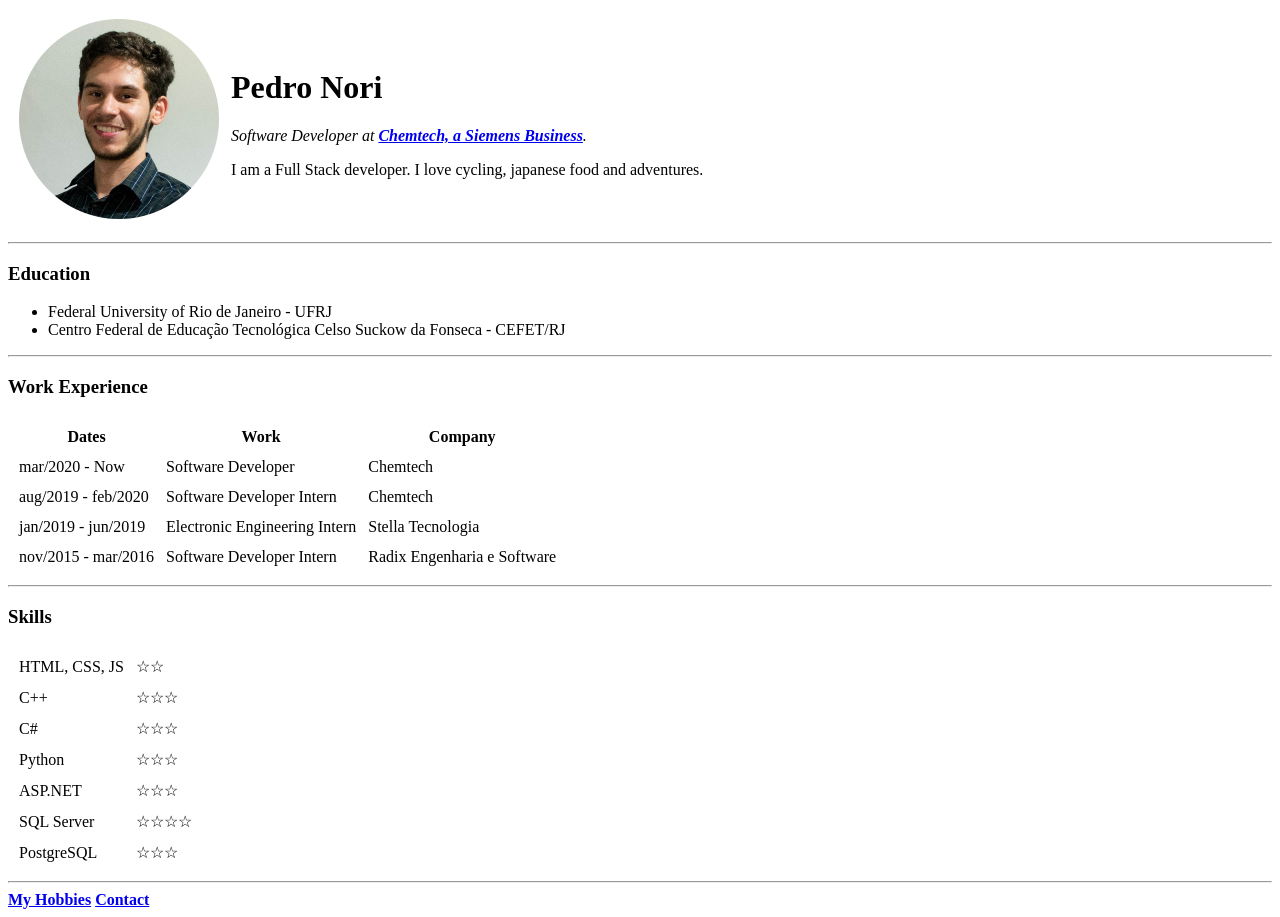
==== index.html @ a5ecc98d "Add files to initial version" ====
<!DOCTYPE html>
<html lang="en">

<head>
    <meta charset="UTF-8">
    <meta name="viewport" content="width=device-width, initial-scale=1.0">
    <title>Pedro's Personal Site</title>
</head>

<body>
    <table cellspacing="10">
        <tr>
            <td><img src="images/pedro personal picture.png" alt="pedro profile picture" height="200"></td>
            <td>
                <h1>Pedro Nori</h1>
                <p><em>Software Developer at <strong><a
                                href="https://www.linkedin.com/company/chemtech/mycompany/">Chemtech, a
                                Siemens Business</a></strong>.</em></p>
                <p>I am a Full Stack developer. I love cycling, japanese food and adventures.</p>
            </td>
        </tr>
    </table>
    <hr>
    <h3>Education</h3>
    <ul>
        <li>Federal University of Rio de Janeiro - UFRJ</li>
        <li>Centro Federal de Educação Tecnológica Celso Suckow da Fonseca - CEFET/RJ</li>
    </ul>
    <hr>
    <h3>Work Experience</h3>
    <table cellspacing="10">
        <thead>
            <tr>
                <th>Dates</th>
                <th>Work</th>
                <th>Company</th>
            </tr>
        </thead>
        <tbody>
            <tr>
                <td>mar/2020 - Now</td>
                <td>Software Developer</td>
                <td>Chemtech</td>
            </tr>
            <tr>
                <td>aug/2019 - feb/2020</td>
                <td>Software Developer Intern</td>
                <td>Chemtech</td>
            </tr>
            <tr>
                <td>jan/2019 - jun/2019</td>
                <td>Electronic Engineering Intern</td>
                <td>Stella Tecnologia</td>
            </tr>
            <tr>
                <td>nov/2015 - mar/2016</td>
                <td>Software Developer Intern</td>
                <td>Radix Engenharia e Software</td>
            </tr>
        </tbody>
        <tfoot>

        </tfoot>
    </table>
    <hr>
    <h3>Skills</h3>

    <table cellspacing="10">
        <tr>
            <td>HTML, CSS, JS</td>
            <td>&#9734&#9734</td>
        </tr>
        <tr>
            <td>C++</td>
            <td>&#9734&#9734&#9734</td>
        </tr>
        <tr>
            <td>C#</td>
            <td>&#9734&#9734&#9734</td>
        </tr>
        <tr>
            <td>Python</td>
            <td>&#9734&#9734&#9734</td>
        </tr>
        <tr>
            <td>ASP.NET</td>
            <td>&#9734&#9734&#9734</td>
        </tr>
        <tr>
            <td>SQL Server</td>
            <td>&#9734&#9734&#9734&#9734</td>
        </tr>
        <tr>
            <td>PostgreSQL</td>
            <td>&#9734&#9734&#9734</td>
        </tr>
    </table>

    <hr>
    <strong><a href="hobbies.html">My Hobbies</a></strong>
    <strong><a href="contact.html">Contact</a></strong>
</body>
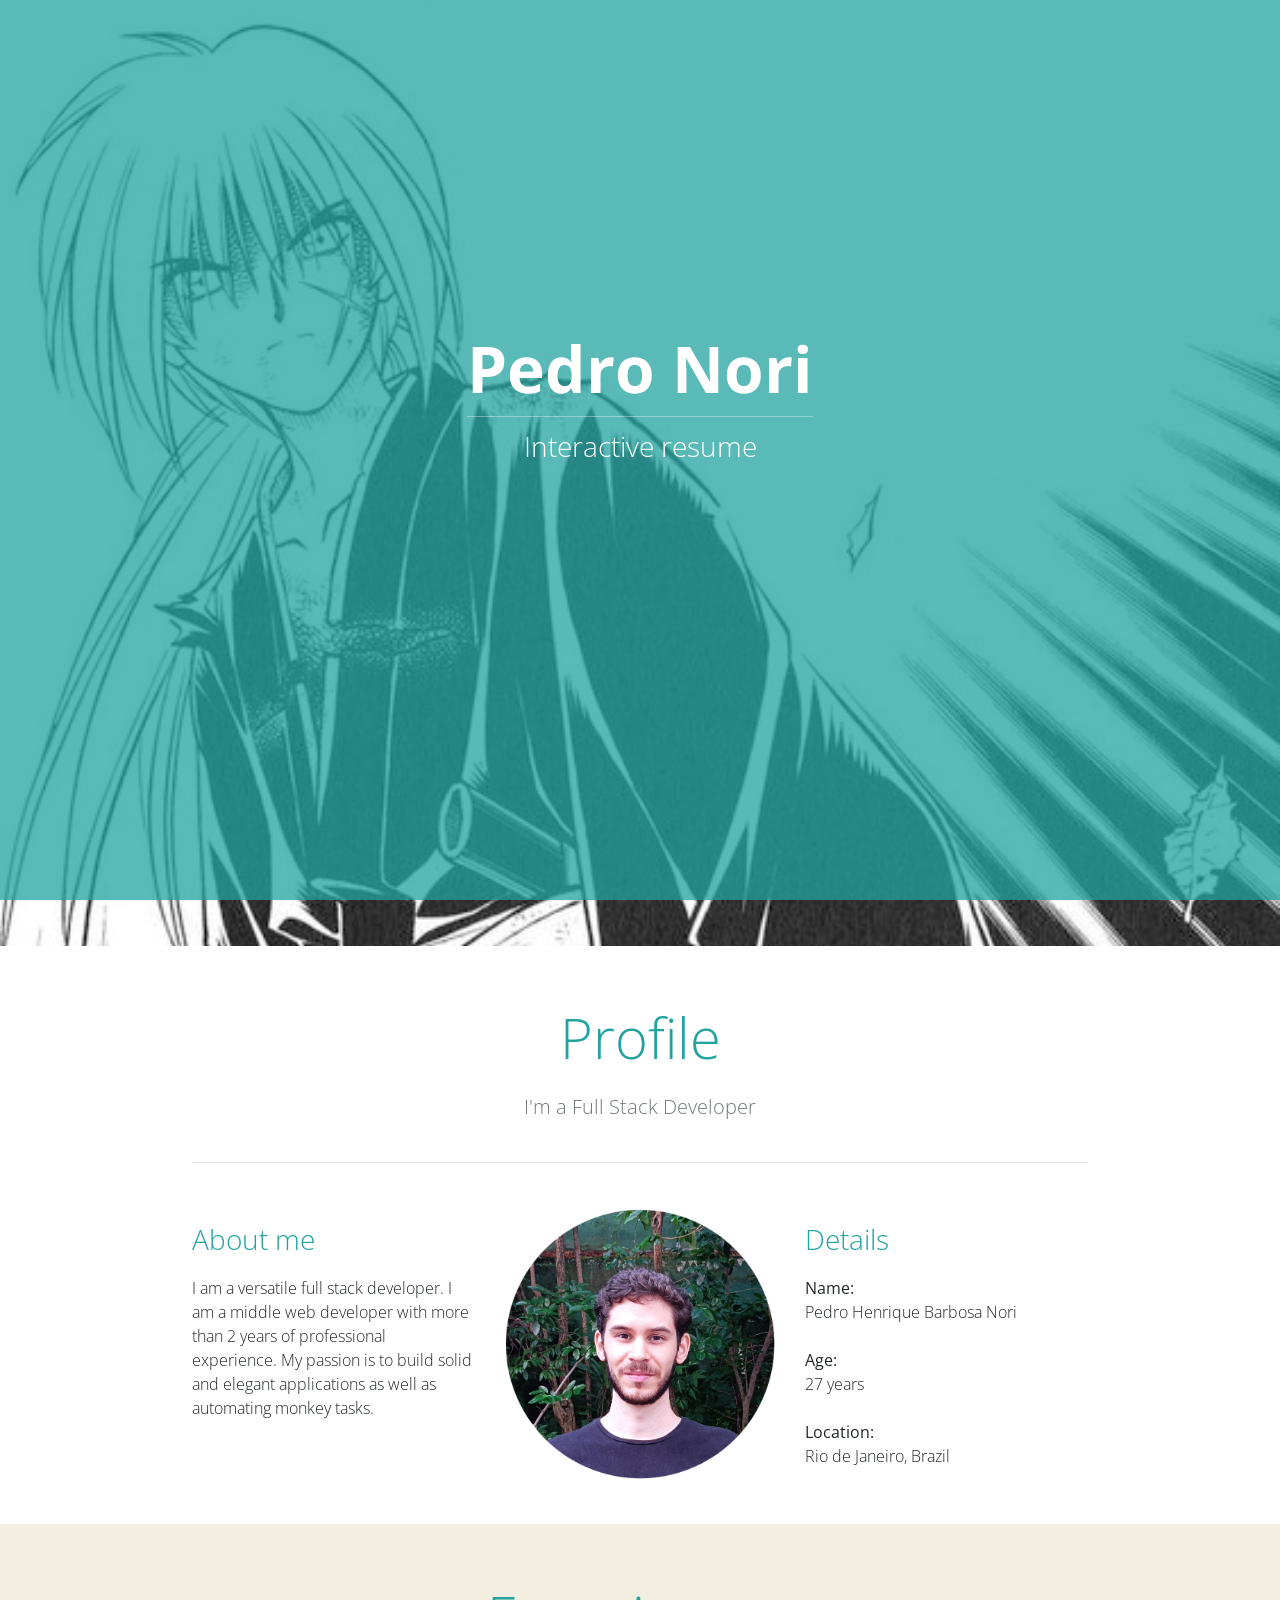
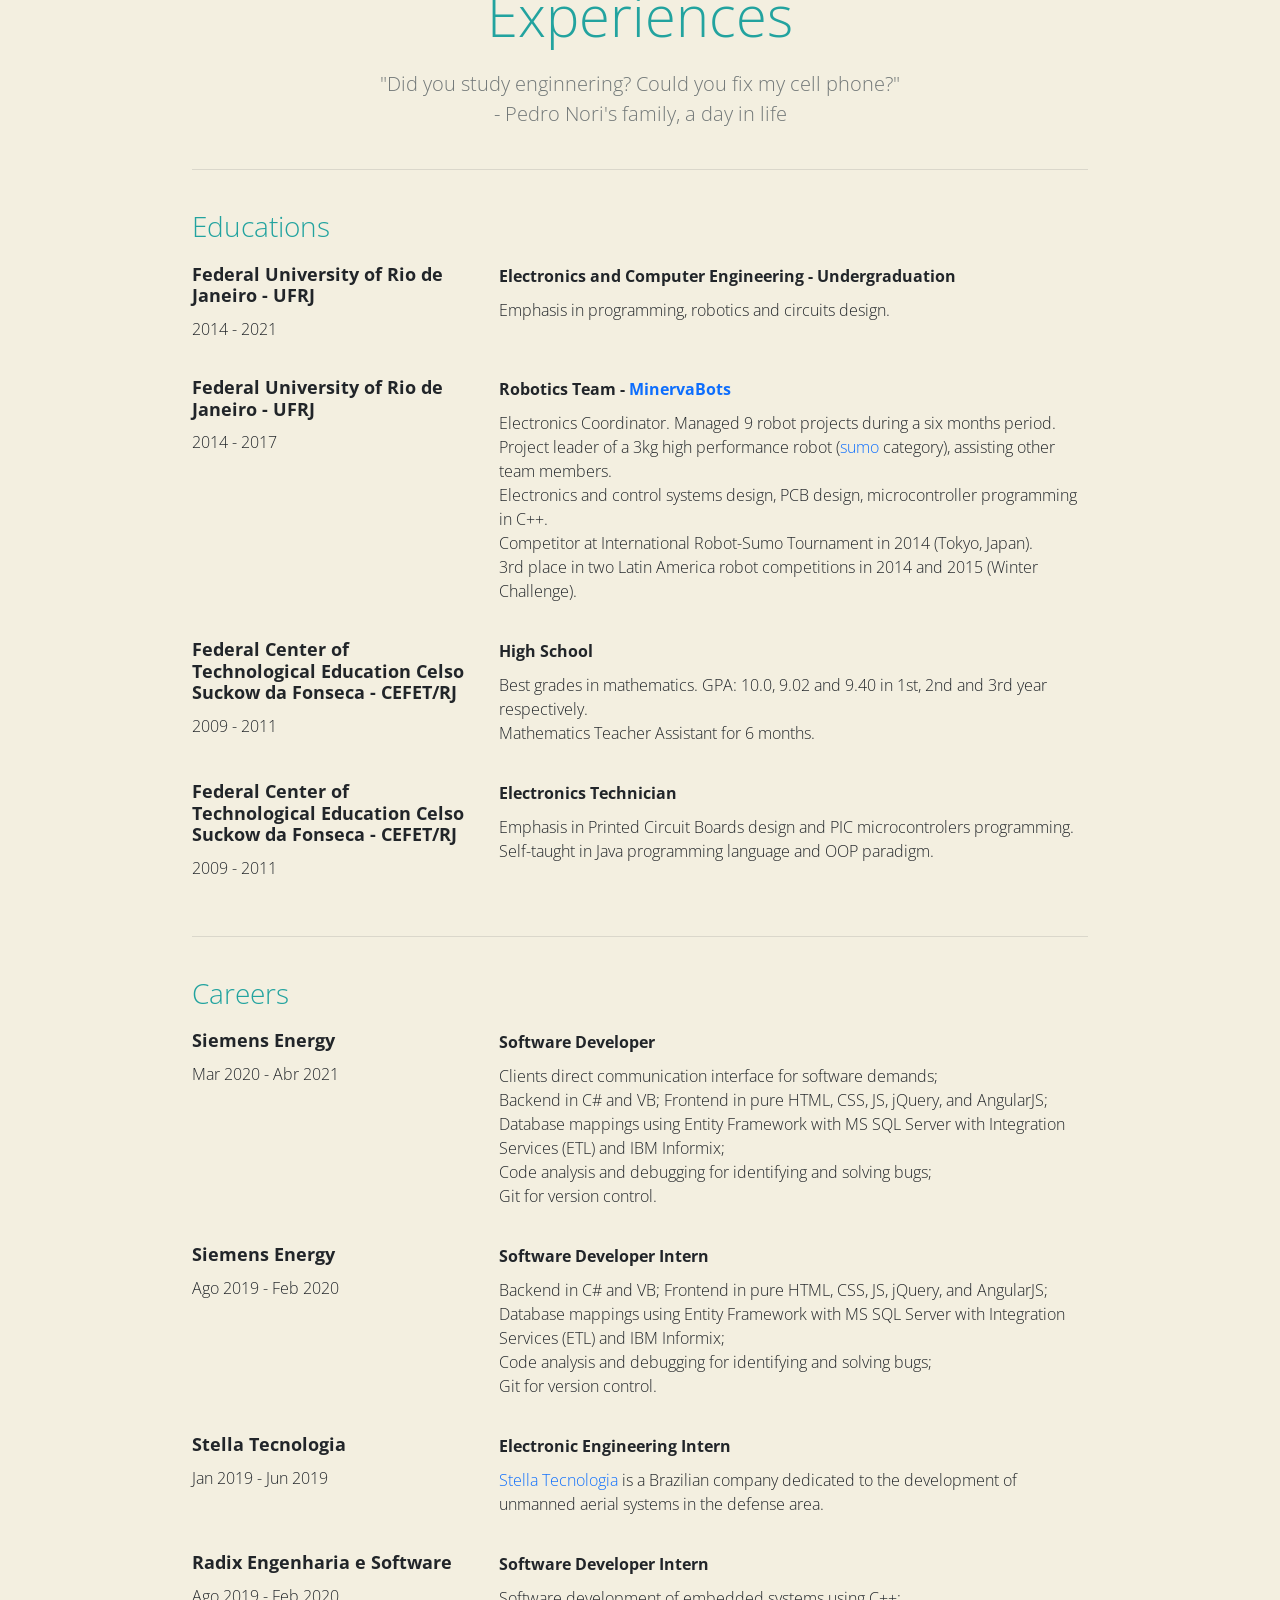
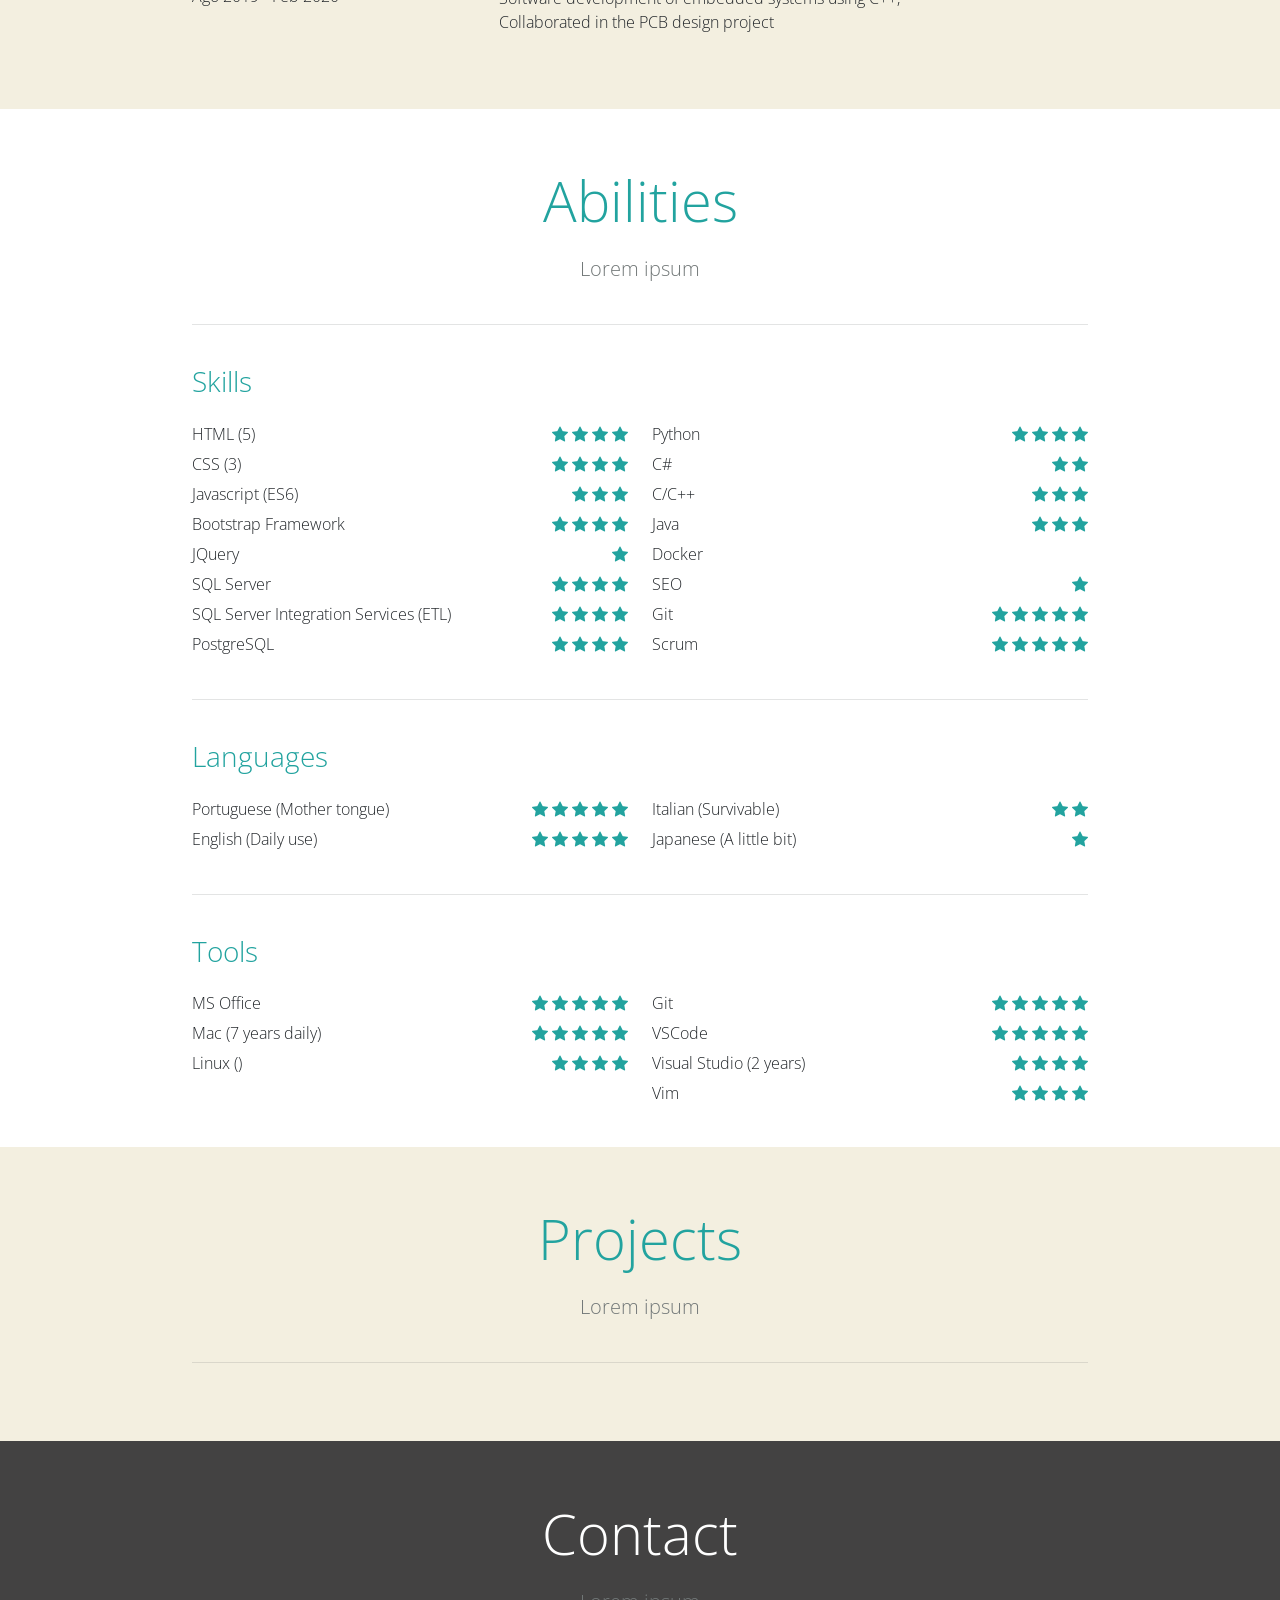
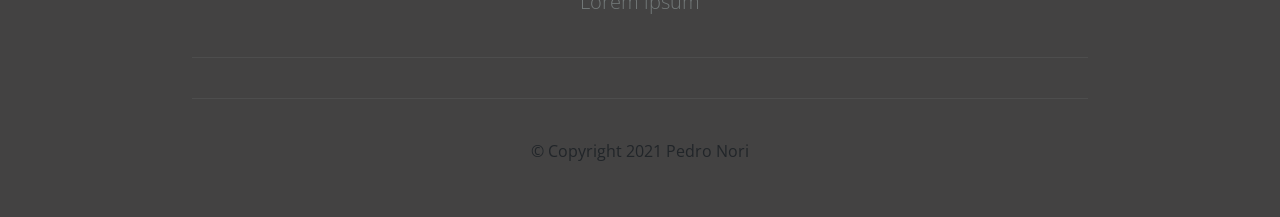
==== commit 6933a5c9: "Added initial version webpage." ====
--- a/index.html
+++ b/index.html
@@ -1,102 +1,543 @@
 <!DOCTYPE html>
 <html lang="en">
-
-<head>
-    <meta charset="UTF-8">
-    <meta name="viewport" content="width=device-width, initial-scale=1.0">
-    <title>Pedro's Personal Site</title>
-</head>
-
-<body>
-    <table cellspacing="10">
-        <tr>
-            <td><img src="images/pedro personal picture.png" alt="pedro profile picture" height="200"></td>
-            <td>
-                <h1>Pedro Nori</h1>
-                <p><em>Software Developer at <strong><a
-                                href="https://www.linkedin.com/company/chemtech/mycompany/">Chemtech, a
-                                Siemens Business</a></strong>.</em></p>
-                <p>I am a Full Stack developer. I love cycling, japanese food and adventures.</p>
-            </td>
-        </tr>
-    </table>
-    <hr>
-    <h3>Education</h3>
-    <ul>
-        <li>Federal University of Rio de Janeiro - UFRJ</li>
-        <li>Centro Federal de Educação Tecnológica Celso Suckow da Fonseca - CEFET/RJ</li>
-    </ul>
-    <hr>
-    <h3>Work Experience</h3>
-    <table cellspacing="10">
-        <thead>
-            <tr>
-                <th>Dates</th>
-                <th>Work</th>
-                <th>Company</th>
-            </tr>
-        </thead>
-        <tbody>
-            <tr>
-                <td>mar/2020 - Now</td>
-                <td>Software Developer</td>
-                <td>Chemtech</td>
-            </tr>
-            <tr>
-                <td>aug/2019 - feb/2020</td>
-                <td>Software Developer Intern</td>
-                <td>Chemtech</td>
-            </tr>
-            <tr>
-                <td>jan/2019 - jun/2019</td>
-                <td>Electronic Engineering Intern</td>
-                <td>Stella Tecnologia</td>
-            </tr>
-            <tr>
-                <td>nov/2015 - mar/2016</td>
-                <td>Software Developer Intern</td>
-                <td>Radix Engenharia e Software</td>
-            </tr>
-        </tbody>
-        <tfoot>
-
-        </tfoot>
-    </table>
-    <hr>
-    <h3>Skills</h3>
-
-    <table cellspacing="10">
-        <tr>
-            <td>HTML, CSS, JS</td>
-            <td>&#9734&#9734</td>
-        </tr>
-        <tr>
-            <td>C++</td>
-            <td>&#9734&#9734&#9734</td>
-        </tr>
-        <tr>
-            <td>C#</td>
-            <td>&#9734&#9734&#9734</td>
-        </tr>
-        <tr>
-            <td>Python</td>
-            <td>&#9734&#9734&#9734</td>
-        </tr>
-        <tr>
-            <td>ASP.NET</td>
-            <td>&#9734&#9734&#9734</td>
-        </tr>
-        <tr>
-            <td>SQL Server</td>
-            <td>&#9734&#9734&#9734&#9734</td>
-        </tr>
-        <tr>
-            <td>PostgreSQL</td>
-            <td>&#9734&#9734&#9734</td>
-        </tr>
-    </table>
-
-    <hr>
-    <strong><a href="hobbies.html">My Hobbies</a></strong>
-    <strong><a href="contact.html">Contact</a></strong>
-</body>+    <head>
+        <meta charset="UTF-8">
+        <meta http-equiv="X-UA-Compatible" content="IE=edge">
+        <meta name="viewport" content="width=device-width, initial-scale=1.0">
+        <meta name="author" content="Pedro Nori">
+        <meta name="description" content="I'm Pedro Nori, a webdeveloper.">
+        <meta name="keywords" content="Pedro Nori, Interactive Resume, Web developer, Interactive CV, Resume, CV">
+        <!-- <meta name="robots" content="index, follow">
+        <meta name="revisit-after" content="14 days"> -->
+
+        <title>Pedro Nori | Web Developer | Interactive Resume</title>
+
+        <link rel="shortcut icon" href="images/favicon.ico" type="image/x-icon">
+
+        <!-- Bootstrap 5.1 -->
+        <link href="https://cdn.jsdelivr.net/npm/bootstrap@5.1.3/dist/css/bootstrap.min.css" rel="stylesheet" integrity="sha384-1BmE4kWBq78iYhFldvKuhfTAU6auU8tT94WrHftjDbrCEXSU1oBoqyl2QvZ6jIW3" crossorigin="anonymous">
+        <script src="https://cdn.jsdelivr.net/npm/bootstrap@5.1.3/dist/js/bootstrap.bundle.min.js" integrity="sha384-ka7Sk0Gln4gmtz2MlQnikT1wXgYsOg+OMhuP+IlRH9sENBO0LRn5q+8nbTov4+1p" crossorigin="anonymous"></script>
+
+        <!-- Bootstrap Icons -->
+        <link rel="stylesheet" href="https://cdn.jsdelivr.net/npm/bootstrap-icons@1.7.0/font/bootstrap-icons.css">
+
+        <!-- Google Fonts -->
+        <link rel="preconnect" href="https://fonts.googleapis.com">
+        <link rel="preconnect" href="https://fonts.gstatic.com" crossorigin>
+        <link href="https://fonts.googleapis.com/css2?family=Montserrat:wght@400;700&family=Open+Sans:wght@300;400;700;800&display=swap" rel="stylesheet">
+
+        <link rel="stylesheet" href="css/styles.css">
+        <!-- <link rel="shortcut icon" href="images/favicon.ico" type="image/x-icon"> -->
+    </head>
+    <body>
+
+        <section id="title">
+
+            <div class="bg-image">
+                <div class="title-text">
+                    <h1 class="big-title">Pedro Nori</h1>
+                    <p class="big-paragraph">Interactive resume</p>
+                </div>
+                <div class="bg-image-overlay">
+                </div>
+            </div>
+
+        </section>
+
+        <section id="profile" class="white-section">
+
+            <div class="container-fluid">
+                <h2 class="section-heading">Profile</h2>
+                <p class="header-paragraph">I'm a Full Stack Developer</p>
+                <hr class="section-hr">
+
+                <div class="row">
+                    <div class="col-lg-4">
+                        <h3 class="section-subheading">About me</h3>
+                        <p class="subheading-desc">I am a versatile full stack developer. I am a middle web developer with more than 2 years of professional experience. My passion is to build solid and elegant applications as well as automating monkey tasks.</p>
+                    </div>
+                    <div class="col-lg-4">
+                        <img class="self-img" src="images/me.png" alt="pedro-nori">
+                    </div>
+                    <div class="col-lg-4">
+                        <h3 class="section-subheading">Details</h3>
+                        <p class="subheading-desc">
+                            <strong>Name:</strong>
+                            <br>
+                            Pedro Henrique Barbosa Nori
+                            <br><br>
+                            <strong>Age:</strong>
+                            <br>
+                            27 years
+                            <br><br>
+                            <strong>Location:</strong>
+                            <br>
+                            Rio de Janeiro, Brazil
+                        </p>
+                    </div>
+                </div>
+
+            </div>
+
+        </section>
+
+        <section id="experiences" class="colored-section">
+
+            <div class="container-fluid">
+                <h2 class="section-heading">Experiences</h2>
+                <p class="header-paragraph">
+                    "Did you study enginnering? Could you fix my cell phone?"
+                    <br>
+                    - Pedro Nori's family, a day in life
+                </p>
+                <hr class="section-hr">
+                <h3 class="section-subheading">Educations</h3>
+
+                <div class="experiences">
+                    <div class="experience row">
+                        <div class="col-lg-4">
+                            <h4 class="exp-place">Federal University of Rio de Janeiro - UFRJ</h4>
+                            <p class="exp-period">2014 - 2021</p>
+                        </div>
+                        <div class="col-lg-8">
+                            <p class="exp-job">Electronics and Computer Engineering - Undergraduation</p>
+                            <p class="exp-desc">
+                                Emphasis in programming, robotics and circuits design.
+                                <br>
+
+                            </p>
+                        </div>
+                    </div>
+                    <div class="experience row">
+                        <div class="col-lg-4">
+                            <h4 class="exp-place">Federal University of Rio de Janeiro - UFRJ</h4>
+                            <p class="exp-period">2014 - 2017</p>
+                        </div>
+                        <div class="col-lg-8">
+                            <p class="exp-job">Robotics Team - <a href="https://minervabots.poli.ufrj.br/">MinervaBots</a></p>
+                            <p class="exp-desc">
+                                Electronics Coordinator. Managed 9 robot projects during a six months period.
+                                <br>
+                                Project leader of a 3kg high performance robot (<a href="https://www.youtube.com/watch?v=mS-L2fpV1Is">sumo</a> category), assisting other team members.
+                                <br>
+                                Electronics and control systems design, PCB design, microcontroller programming in C++.
+                                <br>
+                                Competitor at International Robot-Sumo Tournament in 2014 (Tokyo, Japan).
+                                <br>
+                                3rd place in two Latin America robot competitions in 2014 and 2015 (Winter Challenge).
+                            </p>
+                        </div>
+                    </div>
+                    <div class="experience row">
+                        <div class="col-lg-4">
+                            <h4 class="exp-place">Federal Center of Technological Education Celso Suckow
+                                da Fonseca - CEFET/RJ</h4>
+                            <p class="exp-period">2009 - 2011</p>
+                        </div>
+                        <div class="col-lg-8">
+                            <p class="exp-job">High School</p>
+                            <p class="exp-desc">
+                                Best grades in mathematics. GPA: 10.0, 9.02 and 9.40 in 1st, 2nd and 3rd year respectively.
+                                <br>
+                                Mathematics Teacher Assistant for 6 months.
+                            </p>
+                        </div>
+                    </div>
+                    <div class="experience row">
+                        <div class="col-lg-4">
+                            <h4 class="exp-place">Federal Center of Technological Education Celso Suckow
+                                da Fonseca - CEFET/RJ</h4>
+                            <p class="exp-period">2009 - 2011</p>
+                        </div>
+                        <div class="col-lg-8">
+                            <p class="exp-job">Electronics Technician</p>
+                            <p class="exp-desc">
+                                Emphasis in Printed Circuit Boards design and PIC microcontrolers programming.
+                                <br>
+                                Self-taught in Java programming language and OOP paradigm.
+                            </p>
+                        </div>
+                    </div>
+                </div>
+
+                <hr class="section-hr">
+                <h3 class="section-subheading">Careers</h3>
+
+                <div class="experiences">
+                    <div class="experience row">
+                        <div class="col-lg-4">
+                            <h4 class="exp-place">Siemens Energy</h4>
+                            <p class="exp-period">Mar 2020 - Abr 2021</p>
+                        </div>
+                        <div class="col-lg-8">
+                            <p class="exp-job">Software Developer</p>
+                            <p class="exp-desc">
+                                Clients direct communication interface for software demands;
+                                <br>
+                                Backend in C# and VB; Frontend in pure HTML, CSS, JS, jQuery, and AngularJS;
+                                <br>
+                                Database mappings using Entity Framework with MS SQL Server with Integration Services (ETL) and IBM Informix;
+                                <br>
+                                Code analysis and debugging for identifying and solving bugs;
+                                <br>
+                                Git for version control.
+                            </p>
+                        </div>
+                    </div>
+                    <div class="experience row">
+                        <div class="col-lg-4">
+                            <h4 class="exp-place">Siemens Energy</h4>
+                            <p class="exp-period">Ago 2019 - Feb 2020</p>
+                        </div>
+                        <div class="col-lg-8">
+                            <p class="exp-job">Software Developer Intern</p>
+                            <p class="exp-desc">
+                                Backend in C# and VB; Frontend in pure HTML, CSS, JS, jQuery, and AngularJS;
+                                <br>
+                                Database mappings using Entity Framework with MS SQL Server with Integration
+                                Services (ETL) and IBM Informix;
+                                <br>
+                                Code analysis and debugging for identifying and solving bugs;
+                                <br>
+                                Git for version control.
+                            </p>
+                        </div>
+                    </div>
+                    <div class="experience row">
+                        <div class="col-lg-4">
+                            <h4 class="exp-place">Stella Tecnologia</h4>
+                            <p class="exp-period">Jan 2019 - Jun 2019</p>
+                        </div>
+                        <div class="col-lg-8">
+                            <p class="exp-job">Electronic Engineering Intern</p>
+                            <p class="exp-desc">
+                                <a href="http://www.stellatecnologia.com/" target="_blank">Stella Tecnologia</a> is a
+                                Brazilian company dedicated to the development of unmanned aerial
+                                systems in the defense area.
+                            </p>
+                        </div>
+                    </div>
+                    <div class="experience row">
+                        <div class="col-lg-4">
+                            <h4 class="exp-place">Radix Engenharia e Software</h4>
+                            <p class="exp-period">Ago 2019 - Feb 2020</p>
+                        </div>
+                        <div class="col-lg-8">
+                            <p class="exp-job">Software Developer Intern</p>
+                            <p class="exp-desc">
+                                Software development of embedded systems using C++;
+                                <br>
+                                Collaborated in the PCB design project
+                            </p>
+                        </div>
+                    </div>
+                </div>
+
+
+
+            </div>
+
+        </section>
+
+        <section id="abilities" class="white-section">
+
+            <div class="container-fluid">
+                <h2 class="section-heading">Abilities</h2>
+                <p class="header-paragraph">Lorem ipsum</p>
+                <hr class="section-hr">
+                <h3 class="section-subheading">Skills</h3>
+                <div class="row">
+                    <div class="col-lg-6">
+                        <ul class="no-bullet">
+                            <li>
+                                <span class="ability-title">HTML (5)</span>
+                                <span class="ability-score">
+                                    <i class="bi bi-star-fill star-icon"></i>
+                                    <i class="bi bi-star-fill star-icon"></i>
+                                    <i class="bi bi-star-fill star-icon"></i>
+                                    <i class="bi bi-star-fill star-icon"></i>
+                                </span>
+                            </li>
+                            <li>
+                                <span class="ability-title">CSS (3)</span>
+                                <span class="ability-score">
+                                    <i class="bi bi-star-fill star-icon"></i>
+                                    <i class="bi bi-star-fill star-icon"></i>
+                                    <i class="bi bi-star-fill star-icon"></i>
+                                    <i class="bi bi-star-fill star-icon"></i>
+                                </span>
+                            </li>
+                            <li>
+                                <span class="ability-title">Javascript (ES6)</span>
+                                <span class="ability-score">
+                                    <i class="bi bi-star-fill star-icon"></i>
+                                    <i class="bi bi-star-fill star-icon"></i>
+                                    <i class="bi bi-star-fill star-icon"></i>
+                                </span>
+                            </li>
+                            <li>
+                                <span class="ability-title">Bootstrap Framework</span>
+                                <span class="ability-score">
+                                    <i class="bi bi-star-fill star-icon"></i>
+                                    <i class="bi bi-star-fill star-icon"></i>
+                                    <i class="bi bi-star-fill star-icon"></i>
+                                    <i class="bi bi-star-fill star-icon"></i>
+                                </span>
+                            </li>
+                            <li>
+                                <span class="ability-title">JQuery</span>
+                                <span class="ability-score">
+                                    <i class="bi bi-star-fill star-icon"></i>
+                                </span>
+                            </li>
+                            <li>
+                                <span class="ability-title">SQL Server</span>
+                                <span class="ability-score">
+                                    <i class="bi bi-star-fill star-icon"></i>
+                                    <i class="bi bi-star-fill star-icon"></i>
+                                    <i class="bi bi-star-fill star-icon"></i>
+                                    <i class="bi bi-star-fill star-icon"></i>
+                                </span>
+                            </li>
+                            <li>
+                                <span class="ability-title">SQL Server Integration Services (ETL)</span>
+                                <span class="ability-score">
+                                    <i class="bi bi-star-fill star-icon"></i>
+                                    <i class="bi bi-star-fill star-icon"></i>
+                                    <i class="bi bi-star-fill star-icon"></i>
+                                    <i class="bi bi-star-fill star-icon"></i>
+                                </span>
+                            </li>
+                            <li>
+                                <span class="ability-title">PostgreSQL</span>
+                                <span class="ability-score">
+                                    <i class="bi bi-star-fill star-icon"></i>
+                                    <i class="bi bi-star-fill star-icon"></i>
+                                    <i class="bi bi-star-fill star-icon"></i>
+                                    <i class="bi bi-star-fill star-icon"></i>
+                                </span>
+                            </li>
+                        </ul>
+                    </div>
+                    <div class="col-lg-6">
+                        <ul class="no-bullet">
+                            <li>
+                                <span class="ability-title">Python</span>
+                                <span class="ability-score">
+                                    <i class="bi bi-star-fill star-icon"></i>
+                                    <i class="bi bi-star-fill star-icon"></i>
+                                    <i class="bi bi-star-fill star-icon"></i>
+                                    <i class="bi bi-star-fill star-icon"></i>
+                                </span>
+                            </li>
+                            <li>
+                                <span class="ability-title">C#</span>
+                                <span class="ability-score">
+                                    <i class="bi bi-star-fill star-icon"></i>
+                                    <i class="bi bi-star-fill star-icon"></i>
+                                </span>
+                            </li>
+                            <li>
+                                <span class="ability-title">C/C++</span>
+                                <span class="ability-score">
+                                    <i class="bi bi-star-fill star-icon"></i>
+                                    <i class="bi bi-star-fill star-icon"></i>
+                                    <i class="bi bi-star-fill star-icon"></i>
+                                </span>
+                            </li>
+                            <li>
+                                <span class="ability-title">Java</span>
+                                <span class="ability-score">
+                                    <i class="bi bi-star-fill star-icon"></i>
+                                    <i class="bi bi-star-fill star-icon"></i>
+                                    <i class="bi bi-star-fill star-icon"></i>
+                                </span>
+                            </li>
+                            <li>
+                                <span class="ability-title">Docker</span>
+                                <span class="ability-score">
+                                </span>
+                            </li>
+                            <li>
+                                <span class="ability-title">SEO</span>
+                                <span class="ability-score">
+                                    <i class="bi bi-star-fill star-icon"></i>
+                                </span>
+                            </li>
+                            <li>
+                                <span class="ability-title">Git</span>
+                                <span class="ability-score">
+                                    <i class="bi bi-star-fill star-icon"></i>
+                                    <i class="bi bi-star-fill star-icon"></i>
+                                    <i class="bi bi-star-fill star-icon"></i>
+                                    <i class="bi bi-star-fill star-icon"></i>
+                                    <i class="bi bi-star-fill star-icon"></i>
+                                </span>
+                            </li>
+                            <li>
+                                <span class="ability-title">Scrum</span>
+                                <span class="ability-score">
+                                    <i class="bi bi-star-fill star-icon"></i>
+                                    <i class="bi bi-star-fill star-icon"></i>
+                                    <i class="bi bi-star-fill star-icon"></i>
+                                    <i class="bi bi-star-fill star-icon"></i>
+                                    <i class="bi bi-star-fill star-icon"></i>
+                                </span>
+                            </li>
+                        </ul>
+                    </div>
+                </div>
+                <hr class="section-hr">
+                <h3 class="section-subheading">Languages</h3>
+                <div class="row">
+                    <div class="col-lg-6">
+                        <ul class="no-bullet">
+                            <li>
+                                <span class="ability-title">Portuguese (Mother tongue)</span>
+                                <span class="ability-score">
+                                    <i class="bi bi-star-fill star-icon"></i>
+                                    <i class="bi bi-star-fill star-icon"></i>
+                                    <i class="bi bi-star-fill star-icon"></i>
+                                    <i class="bi bi-star-fill star-icon"></i>
+                                    <i class="bi bi-star-fill star-icon"></i>
+                                </span>
+                            </li>
+                            <li>
+                                <span class="ability-title">English (Daily use)</span>
+                                <span class="ability-score">
+                                    <i class="bi bi-star-fill star-icon"></i>
+                                    <i class="bi bi-star-fill star-icon"></i>
+                                    <i class="bi bi-star-fill star-icon"></i>
+                                    <i class="bi bi-star-fill star-icon"></i>
+                                    <i class="bi bi-star-fill star-icon"></i>
+                                </span>
+                            </li>
+                        </ul>
+                    </div>
+                    <div class="col-lg-6">
+                        <ul class="no-bullet">
+                            <li>
+                                <span class="ability-title">Italian (Survivable)</span>
+                                <span class="ability-score">
+                                    <i class="bi bi-star-fill star-icon"></i>
+                                    <i class="bi bi-star-fill star-icon"></i>
+                                </span>
+                            </li>
+                            <li>
+                                <span class="ability-title">Japanese (A little bit)</span>
+                                <span class="ability-score">
+                                    <i class="bi bi-star-fill star-icon"></i>
+                                </span>
+                            </li>
+                        </ul>
+                    </div>
+                </div>
+                <hr class="section-hr">
+                <h3 class="section-subheading">Tools</h3>
+                <div class="row">
+                    <div class="col-lg-6">
+                        <ul class="no-bullet">
+                            <li>
+                                <span class="ability-title">MS Office</span>
+                                <span class="ability-score">
+                                    <i class="bi bi-star-fill star-icon"></i>
+                                    <i class="bi bi-star-fill star-icon"></i>
+                                    <i class="bi bi-star-fill star-icon"></i>
+                                    <i class="bi bi-star-fill star-icon"></i>
+                                    <i class="bi bi-star-fill star-icon"></i>
+                                </span>
+                            </li>
+                            <li>
+                                <span class="ability-title">Mac (7 years daily)</span>
+                                <span class="ability-score">
+                                    <i class="bi bi-star-fill star-icon"></i>
+                                    <i class="bi bi-star-fill star-icon"></i>
+                                    <i class="bi bi-star-fill star-icon"></i>
+                                    <i class="bi bi-star-fill star-icon"></i>
+                                    <i class="bi bi-star-fill star-icon"></i>
+                                </span>
+                            </li>
+                            <li>
+                                <span class="ability-title">Linux ()</span>
+                                <span class="ability-score">
+                                    <i class="bi bi-star-fill star-icon"></i>
+                                    <i class="bi bi-star-fill star-icon"></i>
+                                    <i class="bi bi-star-fill star-icon"></i>
+                                    <i class="bi bi-star-fill star-icon"></i>
+                                </span>
+                            </li>
+                        </ul>
+                    </div>
+                    <div class="col-lg-6">
+                        <ul class="no-bullet">
+                            <li>
+                                <span class="ability-title">Git</span>
+                                <span class="ability-score">
+                                    <i class="bi bi-star-fill star-icon"></i>
+                                    <i class="bi bi-star-fill star-icon"></i>
+                                    <i class="bi bi-star-fill star-icon"></i>
+                                    <i class="bi bi-star-fill star-icon"></i>
+                                    <i class="bi bi-star-fill star-icon"></i>
+                                </span>
+                            </li>
+                            <li>
+                                <span class="ability-title">VSCode</span>
+                                <span class="ability-score">
+                                    <i class="bi bi-star-fill star-icon"></i>
+                                    <i class="bi bi-star-fill star-icon"></i>
+                                    <i class="bi bi-star-fill star-icon"></i>
+                                    <i class="bi bi-star-fill star-icon"></i>
+                                    <i class="bi bi-star-fill star-icon"></i>
+                                </span>
+                            </li>
+                            <li>
+                                <span class="ability-title">Visual Studio (2 years)</span>
+                                <span class="ability-score">
+                                    <i class="bi bi-star-fill star-icon"></i>
+                                    <i class="bi bi-star-fill star-icon"></i>
+                                    <i class="bi bi-star-fill star-icon"></i>
+                                    <i class="bi bi-star-fill star-icon"></i>
+                                </span>
+                            </li>
+                            <li>
+                                <span class="ability-title">Vim</span>
+                                <span class="ability-score">
+                                    <i class="bi bi-star-fill star-icon"></i>
+                                    <i class="bi bi-star-fill star-icon"></i>
+                                    <i class="bi bi-star-fill star-icon"></i>
+                                    <i class="bi bi-star-fill star-icon"></i>
+                                </span>
+                            </li>
+                        </ul>
+                    </div>
+                </div>
+
+            </div>
+        </div>
+
+        </section>
+
+        <section id="projects" class="colored-section">
+
+            <div class="container-fluid">
+                <h2 class="section-heading">Projects</h2>
+                <p class="header-paragraph">Lorem ipsum</p>
+                <hr class="section-hr">
+            </div>
+
+        </section>
+
+        <footer id="footer">
+
+            <div class="container-fluid">
+                <h2 class="section-heading">Contact</h2>
+                <p class="header-paragraph">Lorem ipsum</p>
+                <hr class="section-hr">
+                <!-- Social media links here -->
+                <hr class="section-hr">
+                <p>© Copyright 2021 Pedro Nori</p>
+            </div>
+
+        </footer>
+    </body>
+</html>
--- a/css/styles.css
+++ b/css/styles.css
@@ -0,0 +1,201 @@
+
+body {
+    background-color: #FFFFFF;
+    text-align: center;
+    margin: 0;
+}
+
+h1, h2, h3, h4, h5, h6 {
+    font-family: "Open Sans", "Montserrat", sans-serif;
+}
+
+a {
+    text-decoration: none;
+}
+
+p {
+    font-family: "Open Sans", "Montserrat", sans-serif;
+}
+
+ul, ol {
+    font-family: "Open Sans", "Montserrat", sans-serif;
+}
+
+li {
+    padding: 3px 0;
+}
+
+.header-paragraph {
+    font-size: 1.25rem;
+    color: #727878;
+    font-weight: 300;
+    line-height: 1.5;
+}
+
+.subheading-desc {
+    text-align: left;
+    font-weight: 300;
+}
+
+/* Sections */
+
+.colored-section {
+    background-color: #F3EFE0;
+}
+
+.white-section {
+    background-color: #FFFFFF;
+    margin: 0;
+}
+
+.section-heading {
+    color: #22A39F;
+    font-size: 3.5rem;
+    font-weight: 300;
+    margin: 1.25rem 0;
+}
+
+.section-subheading {
+    color: #22A39F;
+    text-align: left;
+    font-weight: 300;
+    margin: 1.25rem 0;
+}
+
+.section-hr {
+    margin: 2.5rem 0;
+    border: solid none none none;
+    border-color: #727878;
+    border-top-width: 1px;
+    opacity: 0.2;
+}
+
+/* Containers */
+
+.container-fluid {
+    padding: 3% 15%;
+}
+
+/* Title Section */
+
+.bg-image {
+    height: 946px;
+    /* height: 69rem; */
+    background-image: url("../images/kenshin.jpeg");
+    background-repeat: no-repeat;
+    background-size: cover;
+    background-position: center top;
+    background-attachment: fixed;
+}
+
+.bg-image-overlay {
+    background-color: #22A39F;
+    position: absolute;
+    top: 0;
+    opacity: 0.75;
+    height: 100%;
+    width: 100%;
+    z-index: 1;
+}
+
+.title-text {
+    position: relative;
+    /* position: absolute; */
+    top: 35%;
+    text-align: center;
+    z-index: 2;
+}
+
+.big-title {
+    border-bottom-style: solid;
+    border-bottom-width: 1px;
+    border-color: rgba(255,255,255,0.35);
+    display: inline-block;
+    color: #FFFFFF;
+    font-size: 4rem;
+    font-weight: 700;
+    margin-bottom: 0.5rem;
+    padding-bottom: 0.5rem;
+}
+
+.big-paragraph {
+    font-size: 1.75rem;
+    color: #FFFFFF;
+    font-weight: 300;
+}
+
+/* Profile Section */
+
+.self-img {
+    border-radius: 50%;
+    width: 100%;
+}
+
+/* Experiences Section */
+
+.experience {
+    margin-bottom: 1.25rem;
+}
+
+.exp-place {
+    font-size: 1.125rem;
+    font-weight: 700;
+    text-align: left;
+    margin: 0 0 0.625rem 0;
+}
+
+.exp-period {
+    text-align: left;
+    font-size: 1rem;
+    font-weight: 300;
+}
+
+.exp-job {
+    text-align: left;
+    font-size: 1rem;
+    font-weight: 700;
+    margin: 0 0 0.625rem 0;
+}
+
+.exp-desc {
+    text-align: left;
+    font-size: 1rem;
+    font-weight: 300;
+}
+
+/* Abilities Section */
+
+.no-bullet {
+    list-style-type: none;
+    margin: 0;
+    padding: 0;
+    text-align: left;
+}
+
+.ability-title {
+    text-align: left;
+    font-size: 1rem;
+    font-weight: 300;
+}
+
+.ability-score {
+    float: right;
+}
+
+.star-icon {
+    color: #22A39F;
+}
+
+/* Contact Section */
+
+#footer {
+    background-color: #434242;
+}
+
+#footer .section-heading {
+    color: #FFFFFF;
+}
+
+#footer .header-paragraph {
+    color: #727878;
+}
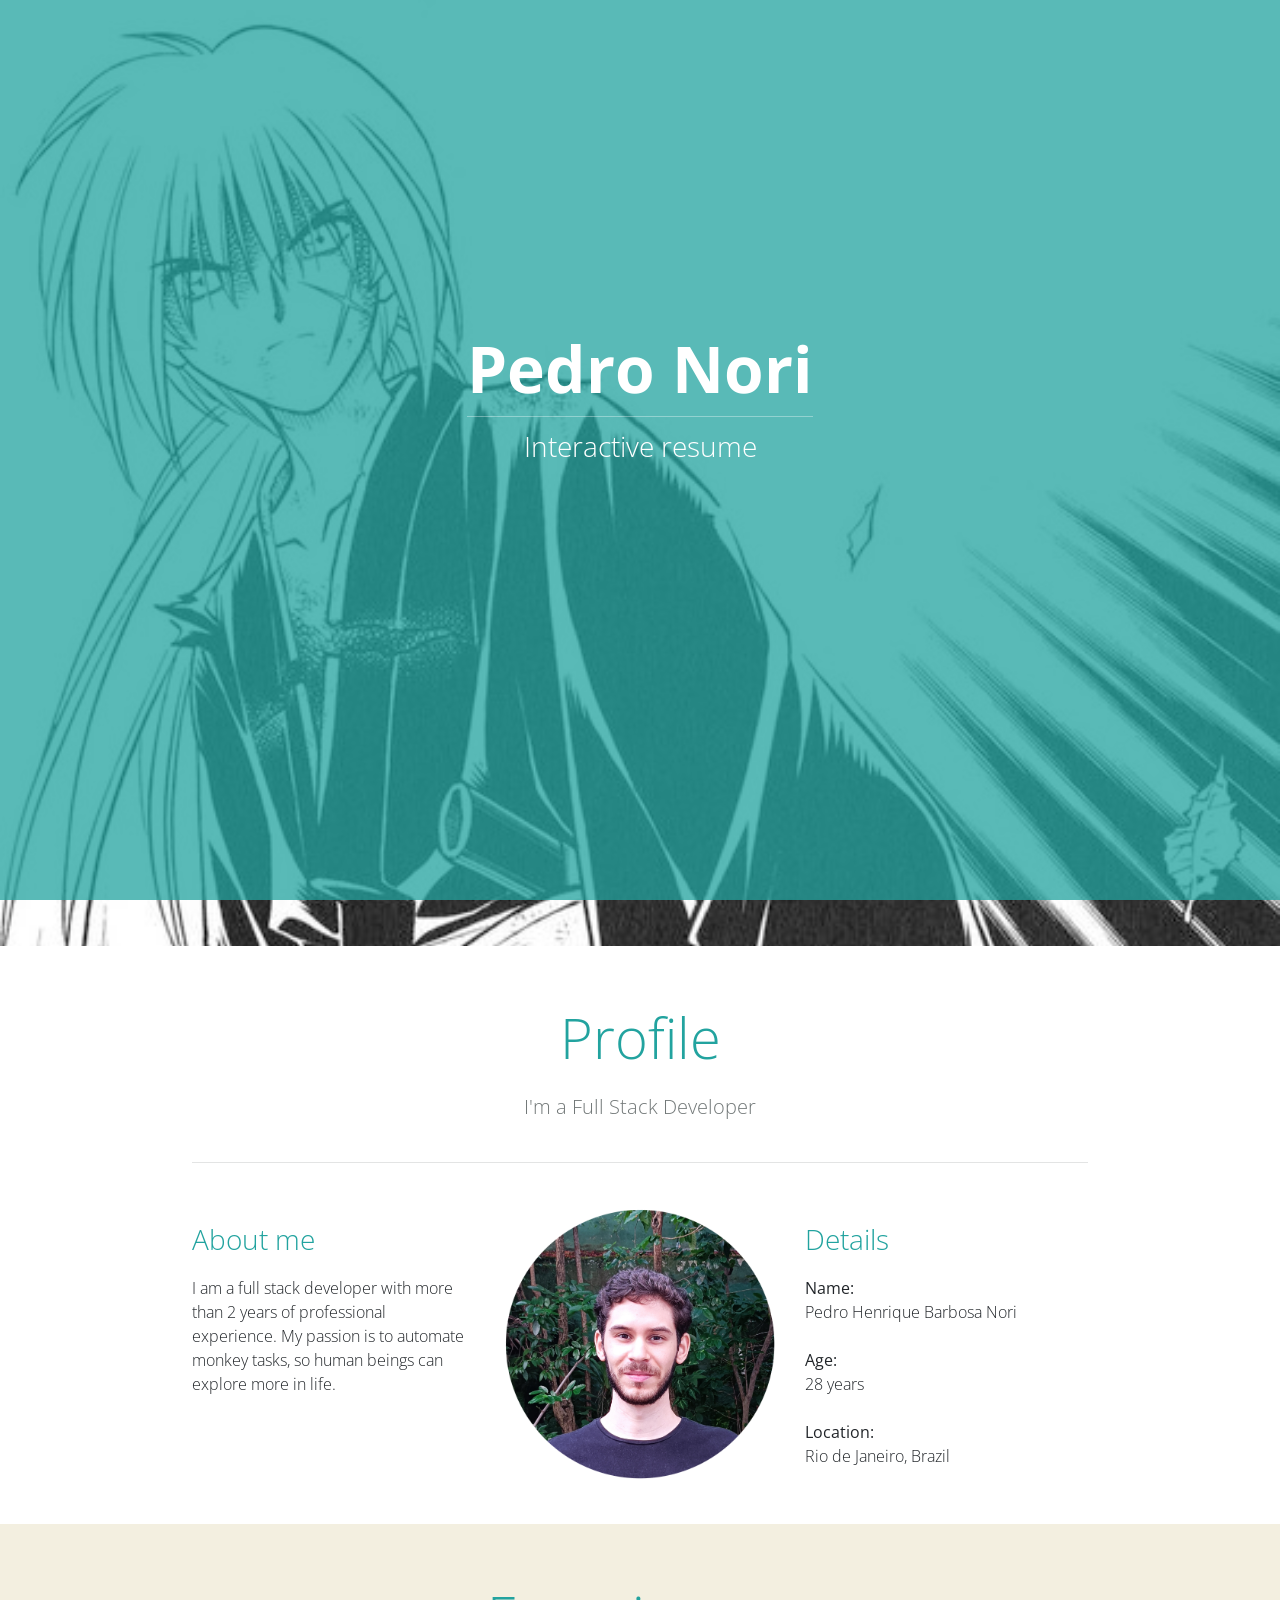
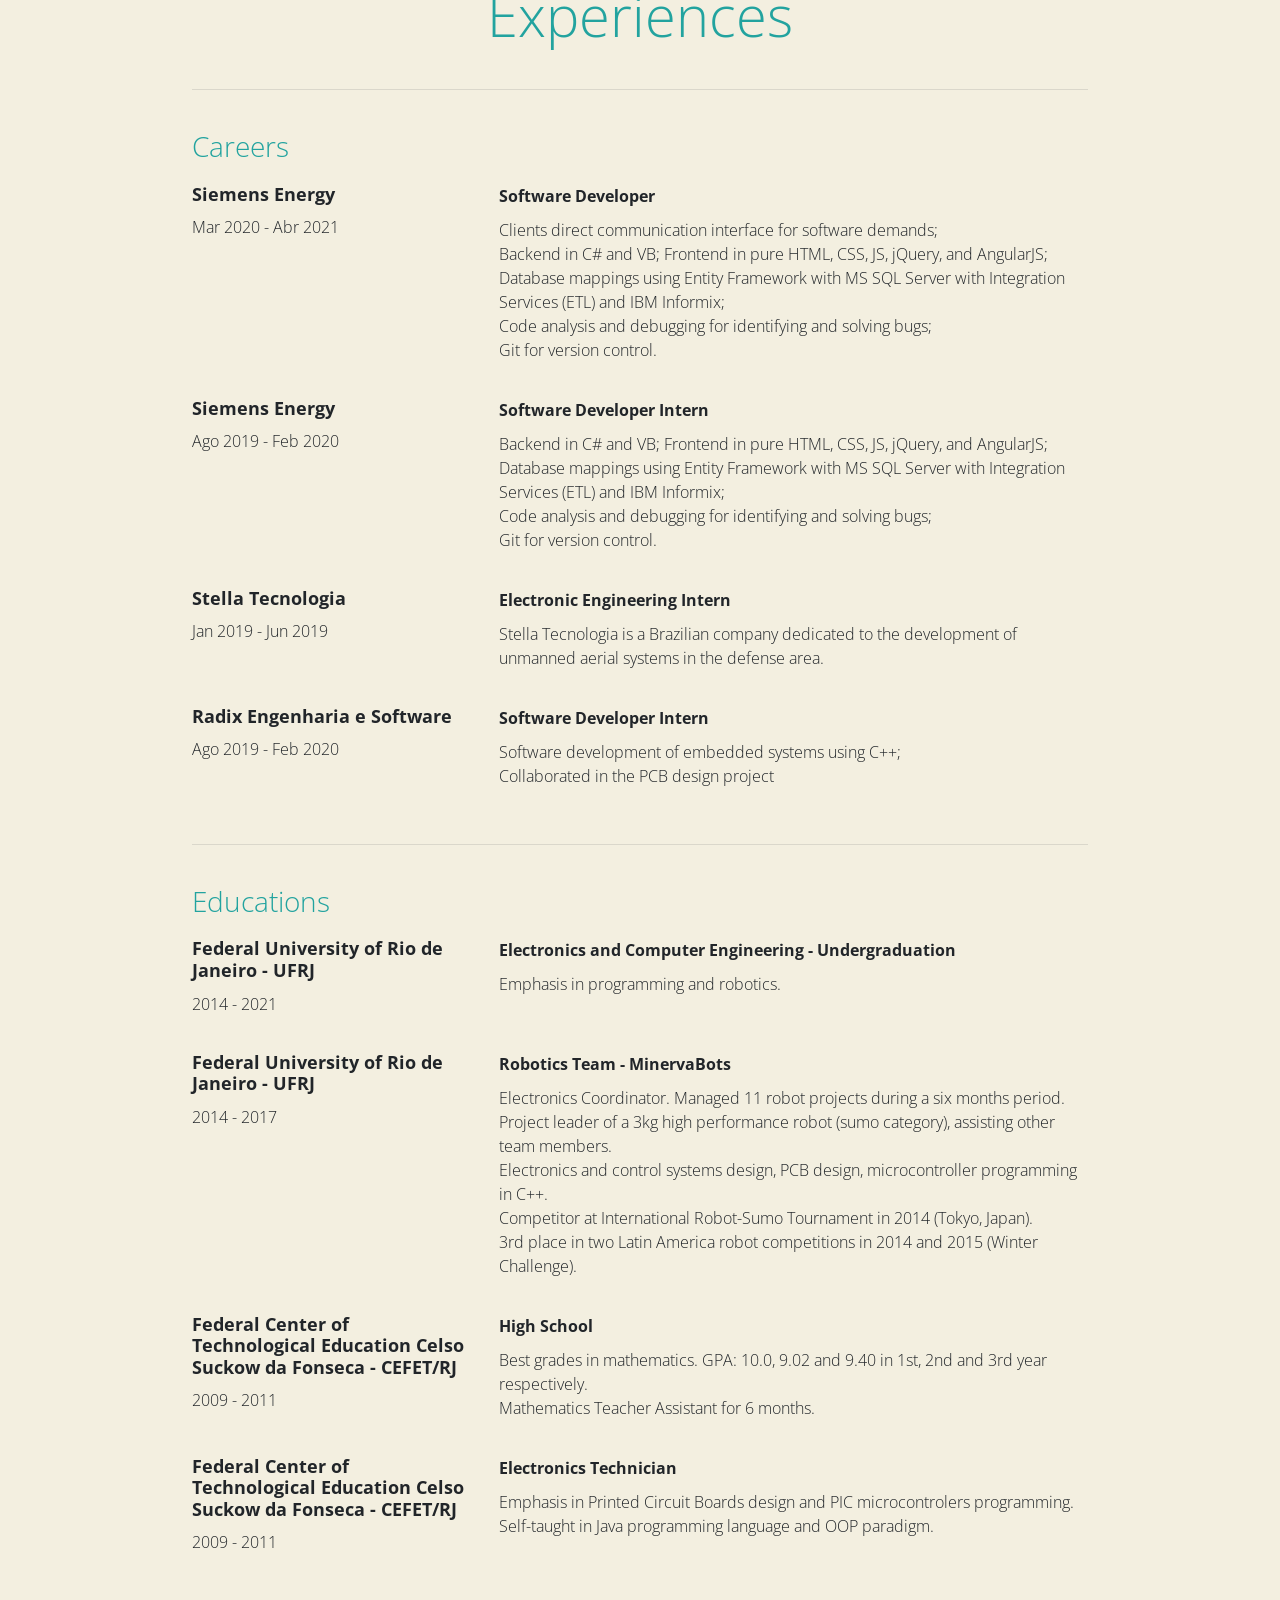
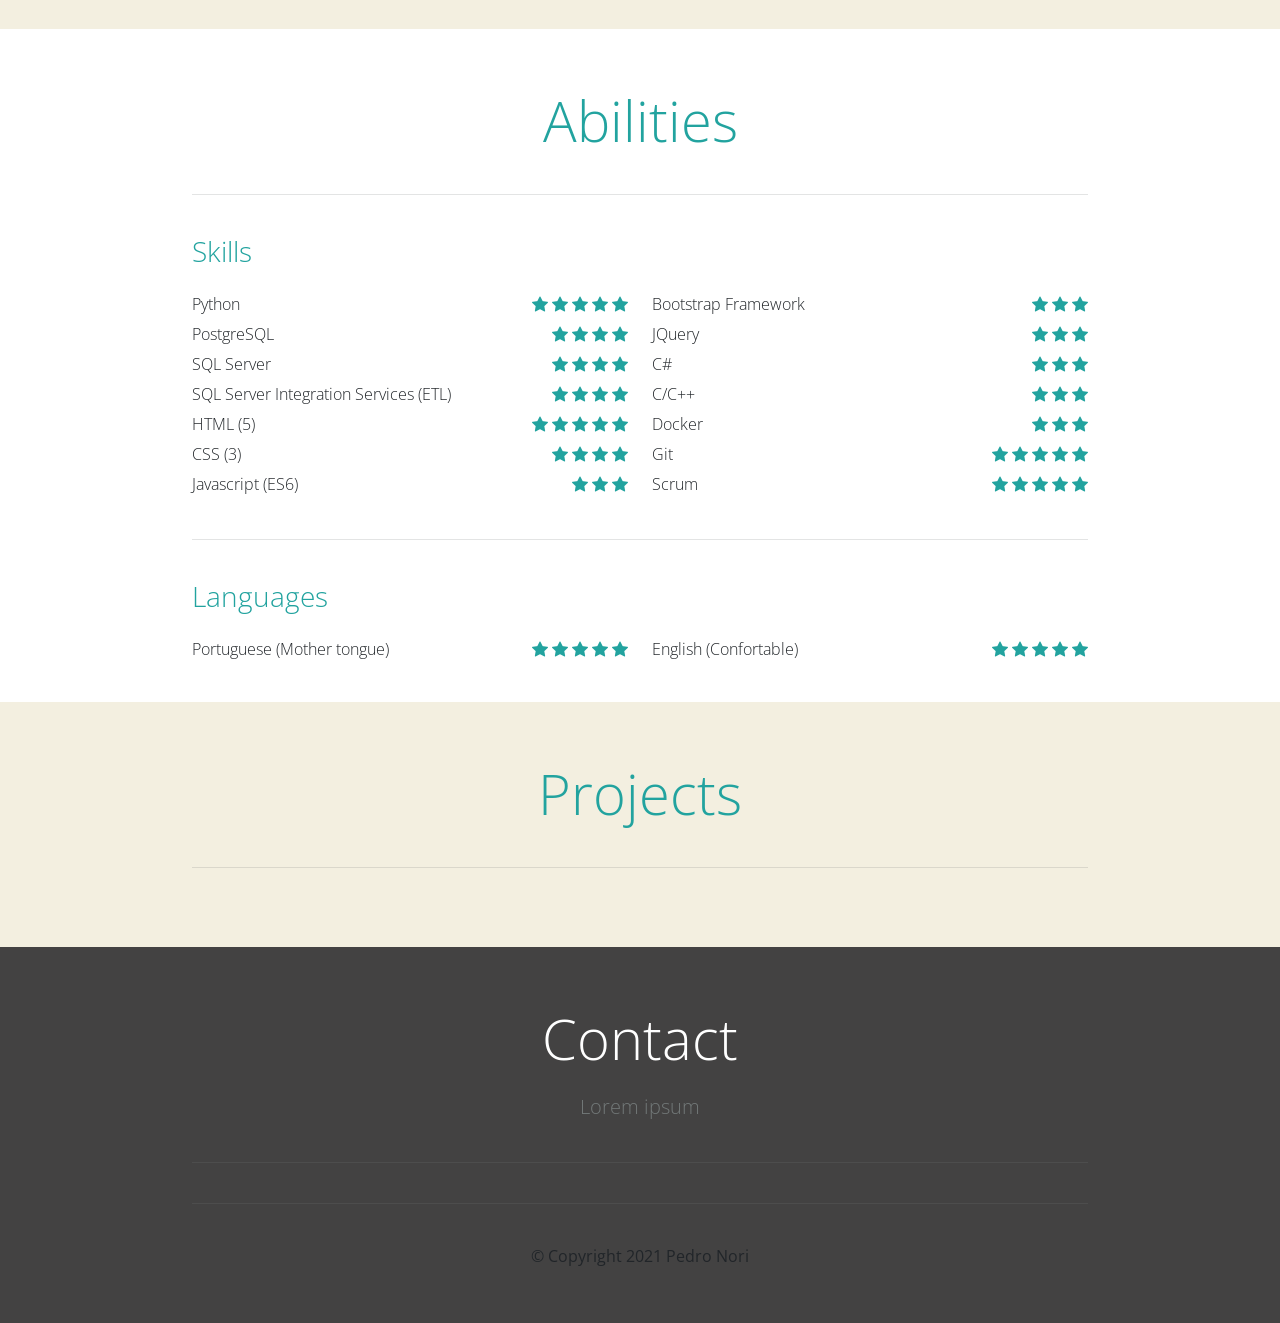
==== commit 79fed7a4: "Added anchors, changed order, removed lorem ipsum and some stuff." ====
--- a/index.html
+++ b/index.html
@@ -54,7 +54,7 @@
                 <div class="row">
                     <div class="col-lg-4">
                         <h3 class="section-subheading">About me</h3>
-                        <p class="subheading-desc">I am a versatile full stack developer. I am a middle web developer with more than 2 years of professional experience. My passion is to build solid and elegant applications as well as automating monkey tasks.</p>
+                        <p class="subheading-desc">I am a full stack developer with more than 2 years of professional experience. My passion is to automate monkey tasks, so human beings can explore more in life.</p>
                     </div>
                     <div class="col-lg-4">
                         <img class="self-img" src="images/me.png" alt="pedro-nori">
@@ -68,7 +68,7 @@
                             <br><br>
                             <strong>Age:</strong>
                             <br>
-                            27 years
+                            28 years
                             <br><br>
                             <strong>Location:</strong>
                             <br>
@@ -85,88 +85,19 @@
 
             <div class="container-fluid">
                 <h2 class="section-heading">Experiences</h2>
-                <p class="header-paragraph">
+                <!-- <p class="header-paragraph">
                     "Did you study enginnering? Could you fix my cell phone?"
                     <br>
-                    - Pedro Nori's family, a day in life
-                </p>
-                <hr class="section-hr">
-                <h3 class="section-subheading">Educations</h3>
+                        - Pedro Nori's family, a day in life
+                    </p> -->
+
+                <hr class="section-hr">
+                <h3 class="section-subheading">Careers</h3>
 
                 <div class="experiences">
                     <div class="experience row">
                         <div class="col-lg-4">
-                            <h4 class="exp-place">Federal University of Rio de Janeiro - UFRJ</h4>
-                            <p class="exp-period">2014 - 2021</p>
-                        </div>
-                        <div class="col-lg-8">
-                            <p class="exp-job">Electronics and Computer Engineering - Undergraduation</p>
-                            <p class="exp-desc">
-                                Emphasis in programming, robotics and circuits design.
-                                <br>
-
-                            </p>
-                        </div>
-                    </div>
-                    <div class="experience row">
-                        <div class="col-lg-4">
-                            <h4 class="exp-place">Federal University of Rio de Janeiro - UFRJ</h4>
-                            <p class="exp-period">2014 - 2017</p>
-                        </div>
-                        <div class="col-lg-8">
-                            <p class="exp-job">Robotics Team - <a href="https://minervabots.poli.ufrj.br/">MinervaBots</a></p>
-                            <p class="exp-desc">
-                                Electronics Coordinator. Managed 9 robot projects during a six months period.
-                                <br>
-                                Project leader of a 3kg high performance robot (<a href="https://www.youtube.com/watch?v=mS-L2fpV1Is">sumo</a> category), assisting other team members.
-                                <br>
-                                Electronics and control systems design, PCB design, microcontroller programming in C++.
-                                <br>
-                                Competitor at International Robot-Sumo Tournament in 2014 (Tokyo, Japan).
-                                <br>
-                                3rd place in two Latin America robot competitions in 2014 and 2015 (Winter Challenge).
-                            </p>
-                        </div>
-                    </div>
-                    <div class="experience row">
-                        <div class="col-lg-4">
-                            <h4 class="exp-place">Federal Center of Technological Education Celso Suckow
-                                da Fonseca - CEFET/RJ</h4>
-                            <p class="exp-period">2009 - 2011</p>
-                        </div>
-                        <div class="col-lg-8">
-                            <p class="exp-job">High School</p>
-                            <p class="exp-desc">
-                                Best grades in mathematics. GPA: 10.0, 9.02 and 9.40 in 1st, 2nd and 3rd year respectively.
-                                <br>
-                                Mathematics Teacher Assistant for 6 months.
-                            </p>
-                        </div>
-                    </div>
-                    <div class="experience row">
-                        <div class="col-lg-4">
-                            <h4 class="exp-place">Federal Center of Technological Education Celso Suckow
-                                da Fonseca - CEFET/RJ</h4>
-                            <p class="exp-period">2009 - 2011</p>
-                        </div>
-                        <div class="col-lg-8">
-                            <p class="exp-job">Electronics Technician</p>
-                            <p class="exp-desc">
-                                Emphasis in Printed Circuit Boards design and PIC microcontrolers programming.
-                                <br>
-                                Self-taught in Java programming language and OOP paradigm.
-                            </p>
-                        </div>
-                    </div>
-                </div>
-
-                <hr class="section-hr">
-                <h3 class="section-subheading">Careers</h3>
-
-                <div class="experiences">
-                    <div class="experience row">
-                        <div class="col-lg-4">
-                            <h4 class="exp-place">Siemens Energy</h4>
+                            <h4 class="exp-place"><a href="https://www.siemens-energy.com/" target="_blank" rel="noopener noreferrer">Siemens Energy</a></h4>
                             <p class="exp-period">Mar 2020 - Abr 2021</p>
                         </div>
                         <div class="col-lg-8">
@@ -186,7 +117,7 @@
                     </div>
                     <div class="experience row">
                         <div class="col-lg-4">
-                            <h4 class="exp-place">Siemens Energy</h4>
+                            <h4 class="exp-place"><a href="https://www.siemens-energy.com/" target="_blank" rel="noopener noreferrer">Siemens Energy</a></h4>
                             <p class="exp-period">Ago 2019 - Feb 2020</p>
                         </div>
                         <div class="col-lg-8">
@@ -205,7 +136,7 @@
                     </div>
                     <div class="experience row">
                         <div class="col-lg-4">
-                            <h4 class="exp-place">Stella Tecnologia</h4>
+                            <h4 class="exp-place"><a href="https://www.linkedin.com/company/stella-tecnologia/" target="_blank" rel="noopener noreferrer">Stella Tecnologia</a></h4>
                             <p class="exp-period">Jan 2019 - Jun 2019</p>
                         </div>
                         <div class="col-lg-8">
@@ -219,7 +150,7 @@
                     </div>
                     <div class="experience row">
                         <div class="col-lg-4">
-                            <h4 class="exp-place">Radix Engenharia e Software</h4>
+                            <h4 class="exp-place"><a href="https://www.radixeng.com.br/" target="_blank" rel="noopener noreferrer">Radix Engenharia e Software</a></h4>
                             <p class="exp-period">Ago 2019 - Feb 2020</p>
                         </div>
                         <div class="col-lg-8">
@@ -232,6 +163,76 @@
                         </div>
                     </div>
                 </div>
+                <hr class="section-hr">
+                <h3 class="section-subheading">Educations</h3>
+
+                <div class="experiences">
+                    <div class="experience row">
+                        <div class="col-lg-4">
+                            <h4 class="exp-place"><a href="http://www.poli.ufrj.br/" target="_blank" rel="noopener noreferrer">Federal University of Rio de Janeiro - UFRJ</a></h4>
+                            <p class="exp-period">2014 - 2021</p>
+                        </div>
+                        <div class="col-lg-8">
+                            <p class="exp-job">Electronics and Computer Engineering - Undergraduation</p>
+                            <p class="exp-desc">
+                                Emphasis in programming and robotics.
+                                <br>
+
+                            </p>
+                        </div>
+                    </div>
+                    <div class="experience row">
+                        <div class="col-lg-4">
+                            <h4 class="exp-place"><a href="http://www.poli.ufrj.br/" target="_blank" rel="noopener noreferrer">Federal University of Rio de Janeiro - UFRJ</a></h4>
+                            <p class="exp-period">2014 - 2017</p>
+                        </div>
+                        <div class="col-lg-8">
+                            <p class="exp-job">Robotics Team - <a href="https://minervabots.poli.ufrj.br/">MinervaBots</a></p>
+                            <p class="exp-desc">
+                                Electronics Coordinator. Managed 11 robot projects during a six months period.
+                                <br>
+                                Project leader of a 3kg high performance robot (<a href="https://www.youtube.com/watch?v=peTzts1CEdA">sumo</a> category), assisting other team members.
+                                <br>
+                                Electronics and control systems design, PCB design, microcontroller programming in C++.
+                                <br>
+                                Competitor at International Robot-Sumo Tournament in 2014 (Tokyo, Japan).
+                                <br>
+                                3rd place in two Latin America robot competitions in 2014 and 2015 (Winter Challenge).
+                            </p>
+                        </div>
+                    </div>
+                    <div class="experience row">
+                        <div class="col-lg-4">
+                            <h4 class="exp-place"><a href="http://www.cefet-rj.br/index.php/maracana" target="_blank" rel="noopener noreferrer">Federal Center of Technological Education Celso Suckow
+                                da Fonseca - CEFET/RJ</a></h4>
+                            <p class="exp-period">2009 - 2011</p>
+                        </div>
+                        <div class="col-lg-8">
+                            <p class="exp-job">High School</p>
+                            <p class="exp-desc">
+                                Best grades in mathematics. GPA: 10.0, 9.02 and 9.40 in 1st, 2nd and 3rd year respectively.
+                                <br>
+                                Mathematics Teacher Assistant for 6 months.
+                            </p>
+                        </div>
+                    </div>
+                    <div class="experience row">
+                        <div class="col-lg-4">
+                            <h4 class="exp-place"><a href="http://www.cefet-rj.br/index.php/maracana" target="_blank" rel="noopener noreferrer">Federal Center of Technological Education Celso Suckow
+                                da Fonseca - CEFET/RJ</a></h4>
+                            <p class="exp-period">2009 - 2011</p>
+                        </div>
+                        <div class="col-lg-8">
+                            <p class="exp-job">Electronics Technician</p>
+                            <p class="exp-desc">
+                                Emphasis in Printed Circuit Boards design and PIC microcontrolers programming.
+                                <br>
+                                Self-taught in Java programming language and OOP paradigm.
+                            </p>
+                        </div>
+                    </div>
+                </div>
+
 
 
 
@@ -243,19 +244,57 @@
 
             <div class="container-fluid">
                 <h2 class="section-heading">Abilities</h2>
-                <p class="header-paragraph">Lorem ipsum</p>
+                <!-- <p class="header-paragraph">Lorem ipsum</p> -->
                 <hr class="section-hr">
                 <h3 class="section-subheading">Skills</h3>
                 <div class="row">
                     <div class="col-lg-6">
                         <ul class="no-bullet">
                             <li>
+                                <span class="ability-title">Python</span>
+                                <span class="ability-score">
+                                    <i class="bi bi-star-fill star-icon"></i>
+                                    <i class="bi bi-star-fill star-icon"></i>
+                                    <i class="bi bi-star-fill star-icon"></i>
+                                    <i class="bi bi-star-fill star-icon"></i>
+                                    <i class="bi bi-star-fill star-icon"></i>
+                                </span>
+                            </li>
+                            <li>
+                                <span class="ability-title">PostgreSQL</span>
+                                <span class="ability-score">
+                                    <i class="bi bi-star-fill star-icon"></i>
+                                    <i class="bi bi-star-fill star-icon"></i>
+                                    <i class="bi bi-star-fill star-icon"></i>
+                                    <i class="bi bi-star-fill star-icon"></i>
+                                </span>
+                            </li>
+                            <li>
+                                <span class="ability-title">SQL Server</span>
+                                <span class="ability-score">
+                                    <i class="bi bi-star-fill star-icon"></i>
+                                    <i class="bi bi-star-fill star-icon"></i>
+                                    <i class="bi bi-star-fill star-icon"></i>
+                                    <i class="bi bi-star-fill star-icon"></i>
+                                </span>
+                            </li>
+                            <li>
+                                <span class="ability-title">SQL Server Integration Services (ETL)</span>
+                                <span class="ability-score">
+                                    <i class="bi bi-star-fill star-icon"></i>
+                                    <i class="bi bi-star-fill star-icon"></i>
+                                    <i class="bi bi-star-fill star-icon"></i>
+                                    <i class="bi bi-star-fill star-icon"></i>
+                                </span>
+                            </li>
+                            <li>
                                 <span class="ability-title">HTML (5)</span>
                                 <span class="ability-score">
                                     <i class="bi bi-star-fill star-icon"></i>
                                     <i class="bi bi-star-fill star-icon"></i>
                                     <i class="bi bi-star-fill star-icon"></i>
                                     <i class="bi bi-star-fill star-icon"></i>
+                                    <i class="bi bi-star-fill star-icon"></i>
                                 </span>
                             </li>
                             <li>
@@ -270,48 +309,6 @@
                             <li>
                                 <span class="ability-title">Javascript (ES6)</span>
                                 <span class="ability-score">
-                                    <i class="bi bi-star-fill star-icon"></i>
-                                    <i class="bi bi-star-fill star-icon"></i>
-                                    <i class="bi bi-star-fill star-icon"></i>
-                                </span>
-                            </li>
-                            <li>
-                                <span class="ability-title">Bootstrap Framework</span>
-                                <span class="ability-score">
-                                    <i class="bi bi-star-fill star-icon"></i>
-                                    <i class="bi bi-star-fill star-icon"></i>
-                                    <i class="bi bi-star-fill star-icon"></i>
-                                    <i class="bi bi-star-fill star-icon"></i>
-                                </span>
-                            </li>
-                            <li>
-                                <span class="ability-title">JQuery</span>
-                                <span class="ability-score">
-                                    <i class="bi bi-star-fill star-icon"></i>
-                                </span>
-                            </li>
-                            <li>
-                                <span class="ability-title">SQL Server</span>
-                                <span class="ability-score">
-                                    <i class="bi bi-star-fill star-icon"></i>
-                                    <i class="bi bi-star-fill star-icon"></i>
-                                    <i class="bi bi-star-fill star-icon"></i>
-                                    <i class="bi bi-star-fill star-icon"></i>
-                                </span>
-                            </li>
-                            <li>
-                                <span class="ability-title">SQL Server Integration Services (ETL)</span>
-                                <span class="ability-score">
-                                    <i class="bi bi-star-fill star-icon"></i>
-                                    <i class="bi bi-star-fill star-icon"></i>
-                                    <i class="bi bi-star-fill star-icon"></i>
-                                    <i class="bi bi-star-fill star-icon"></i>
-                                </span>
-                            </li>
-                            <li>
-                                <span class="ability-title">PostgreSQL</span>
-                                <span class="ability-score">
-                                    <i class="bi bi-star-fill star-icon"></i>
                                     <i class="bi bi-star-fill star-icon"></i>
                                     <i class="bi bi-star-fill star-icon"></i>
                                     <i class="bi bi-star-fill star-icon"></i>
@@ -322,9 +319,16 @@
                     <div class="col-lg-6">
                         <ul class="no-bullet">
                             <li>
-                                <span class="ability-title">Python</span>
-                                <span class="ability-score">
-                                    <i class="bi bi-star-fill star-icon"></i>
+                                <span class="ability-title">Bootstrap Framework</span>
+                                <span class="ability-score">
+                                    <i class="bi bi-star-fill star-icon"></i>
+                                    <i class="bi bi-star-fill star-icon"></i>
+                                    <i class="bi bi-star-fill star-icon"></i>
+                                </span>
+                            </li>
+                            <li>
+                                <span class="ability-title">JQuery</span>
+                                <span class="ability-score">
                                     <i class="bi bi-star-fill star-icon"></i>
                                     <i class="bi bi-star-fill star-icon"></i>
                                     <i class="bi bi-star-fill star-icon"></i>
@@ -335,6 +339,7 @@
                                 <span class="ability-score">
                                     <i class="bi bi-star-fill star-icon"></i>
                                     <i class="bi bi-star-fill star-icon"></i>
+                                    <i class="bi bi-star-fill star-icon"></i>
                                 </span>
                             </li>
                             <li>
@@ -346,21 +351,10 @@
                                 </span>
                             </li>
                             <li>
-                                <span class="ability-title">Java</span>
-                                <span class="ability-score">
-                                    <i class="bi bi-star-fill star-icon"></i>
-                                    <i class="bi bi-star-fill star-icon"></i>
-                                    <i class="bi bi-star-fill star-icon"></i>
-                                </span>
-                            </li>
-                            <li>
                                 <span class="ability-title">Docker</span>
                                 <span class="ability-score">
-                                </span>
-                            </li>
-                            <li>
-                                <span class="ability-title">SEO</span>
-                                <span class="ability-score">
+                                    <i class="bi bi-star-fill star-icon"></i>
+                                    <i class="bi bi-star-fill star-icon"></i>
                                     <i class="bi bi-star-fill star-icon"></i>
                                 </span>
                             </li>
@@ -402,116 +396,37 @@
                                     <i class="bi bi-star-fill star-icon"></i>
                                 </span>
                             </li>
-                            <li>
-                                <span class="ability-title">English (Daily use)</span>
-                                <span class="ability-score">
-                                    <i class="bi bi-star-fill star-icon"></i>
-                                    <i class="bi bi-star-fill star-icon"></i>
-                                    <i class="bi bi-star-fill star-icon"></i>
-                                    <i class="bi bi-star-fill star-icon"></i>
-                                    <i class="bi bi-star-fill star-icon"></i>
-                                </span>
-                            </li>
+
                         </ul>
                     </div>
                     <div class="col-lg-6">
                         <ul class="no-bullet">
                             <li>
+                                <span class="ability-title">English (Confortable)</span>
+                                <span class="ability-score">
+                                    <i class="bi bi-star-fill star-icon"></i>
+                                    <i class="bi bi-star-fill star-icon"></i>
+                                    <i class="bi bi-star-fill star-icon"></i>
+                                    <i class="bi bi-star-fill star-icon"></i>
+                                    <i class="bi bi-star-fill star-icon"></i>
+                                </span>
+                            </li>
+                            <!-- <li>
                                 <span class="ability-title">Italian (Survivable)</span>
                                 <span class="ability-score">
                                     <i class="bi bi-star-fill star-icon"></i>
                                     <i class="bi bi-star-fill star-icon"></i>
                                 </span>
-                            </li>
-                            <li>
+                            </li> -->
+                            <!-- <li>
                                 <span class="ability-title">Japanese (A little bit)</span>
                                 <span class="ability-score">
                                     <i class="bi bi-star-fill star-icon"></i>
                                 </span>
-                            </li>
+                            </li> -->
                         </ul>
                     </div>
                 </div>
-                <hr class="section-hr">
-                <h3 class="section-subheading">Tools</h3>
-                <div class="row">
-                    <div class="col-lg-6">
-                        <ul class="no-bullet">
-                            <li>
-                                <span class="ability-title">MS Office</span>
-                                <span class="ability-score">
-                                    <i class="bi bi-star-fill star-icon"></i>
-                                    <i class="bi bi-star-fill star-icon"></i>
-                                    <i class="bi bi-star-fill star-icon"></i>
-                                    <i class="bi bi-star-fill star-icon"></i>
-                                    <i class="bi bi-star-fill star-icon"></i>
-                                </span>
-                            </li>
-                            <li>
-                                <span class="ability-title">Mac (7 years daily)</span>
-                                <span class="ability-score">
-                                    <i class="bi bi-star-fill star-icon"></i>
-                                    <i class="bi bi-star-fill star-icon"></i>
-                                    <i class="bi bi-star-fill star-icon"></i>
-                                    <i class="bi bi-star-fill star-icon"></i>
-                                    <i class="bi bi-star-fill star-icon"></i>
-                                </span>
-                            </li>
-                            <li>
-                                <span class="ability-title">Linux ()</span>
-                                <span class="ability-score">
-                                    <i class="bi bi-star-fill star-icon"></i>
-                                    <i class="bi bi-star-fill star-icon"></i>
-                                    <i class="bi bi-star-fill star-icon"></i>
-                                    <i class="bi bi-star-fill star-icon"></i>
-                                </span>
-                            </li>
-                        </ul>
-                    </div>
-                    <div class="col-lg-6">
-                        <ul class="no-bullet">
-                            <li>
-                                <span class="ability-title">Git</span>
-                                <span class="ability-score">
-                                    <i class="bi bi-star-fill star-icon"></i>
-                                    <i class="bi bi-star-fill star-icon"></i>
-                                    <i class="bi bi-star-fill star-icon"></i>
-                                    <i class="bi bi-star-fill star-icon"></i>
-                                    <i class="bi bi-star-fill star-icon"></i>
-                                </span>
-                            </li>
-                            <li>
-                                <span class="ability-title">VSCode</span>
-                                <span class="ability-score">
-                                    <i class="bi bi-star-fill star-icon"></i>
-                                    <i class="bi bi-star-fill star-icon"></i>
-                                    <i class="bi bi-star-fill star-icon"></i>
-                                    <i class="bi bi-star-fill star-icon"></i>
-                                    <i class="bi bi-star-fill star-icon"></i>
-                                </span>
-                            </li>
-                            <li>
-                                <span class="ability-title">Visual Studio (2 years)</span>
-                                <span class="ability-score">
-                                    <i class="bi bi-star-fill star-icon"></i>
-                                    <i class="bi bi-star-fill star-icon"></i>
-                                    <i class="bi bi-star-fill star-icon"></i>
-                                    <i class="bi bi-star-fill star-icon"></i>
-                                </span>
-                            </li>
-                            <li>
-                                <span class="ability-title">Vim</span>
-                                <span class="ability-score">
-                                    <i class="bi bi-star-fill star-icon"></i>
-                                    <i class="bi bi-star-fill star-icon"></i>
-                                    <i class="bi bi-star-fill star-icon"></i>
-                                    <i class="bi bi-star-fill star-icon"></i>
-                                </span>
-                            </li>
-                        </ul>
-                    </div>
-                </div>
-
             </div>
         </div>
 
@@ -521,7 +436,7 @@
 
             <div class="container-fluid">
                 <h2 class="section-heading">Projects</h2>
-                <p class="header-paragraph">Lorem ipsum</p>
+                <!-- <p class="header-paragraph">Lorem ipsum</p> -->
                 <hr class="section-hr">
             </div>
 
--- a/css/styles.css
+++ b/css/styles.css
@@ -11,6 +11,7 @@
 
 a {
     text-decoration: none;
+    color: inherit;
 }
 
 p {
